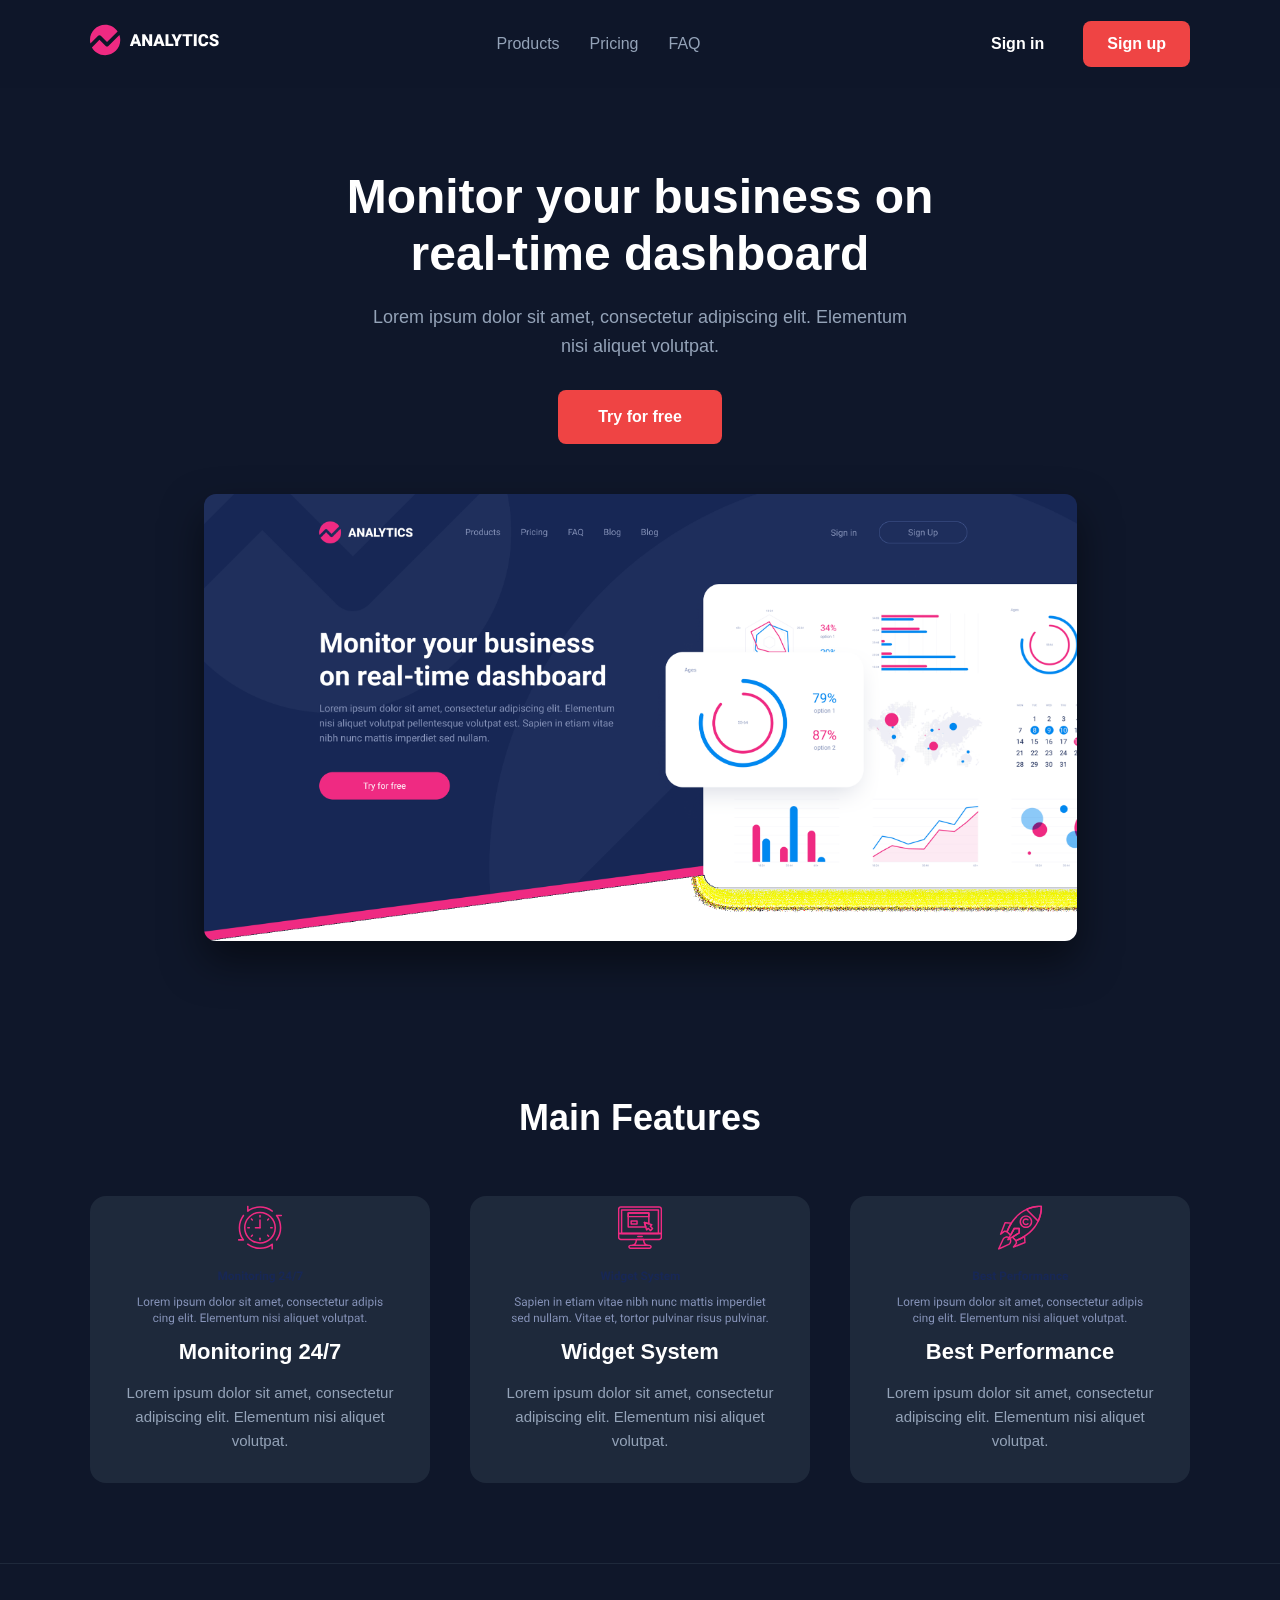
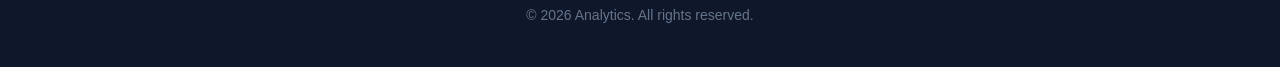
==== index.html @ 6d06d145 "First commit: copy hw-01 files" ====
<!doctype html>
<html lang="en">
  <head>
    <meta charset="UTF-8" />
    <meta name="viewport" content="width=device-width, initial-scale=1.0" />
    <title>Analytics - Landing Page</title>
    <link rel="stylesheet" href="style.css" />
  </head>
  <body>
    <header class="header">
      <div class="container">
        <a href="index.html" class="logo">
          <img
            src="images/logo.svg"
            alt="Analytics Logo"
            width="140"
            height="40"
          />
        </a>

        <nav class="nav">
          <ul class="nav-list">
            <li><a href="#features">Products</a></li>
            <li><a href="#pricing">Pricing</a></li>
            <li><a href="#faq">FAQ</a></li>
          </ul>
        </nav>

        <div class="header-actions">
          <a href="#" class="btn btn-secondary">Sign in</a>
          <a href="#" class="btn btn-primary">Sign up</a>
        </div>
      </div>
    </header>

    <main>
      <section class="hero">
        <div class="container">
          <h1 class="hero-title">
            Monitor your business on real-time dashboard
          </h1>
          <p class="hero-text">
            Lorem ipsum dolor sit amet, consectetur adipiscing elit. Elementum
            nisi aliquet volutpat.
          </p>
          <a href="#" class="btn btn-cta">Try for free</a>

          <div class="hero-image">
            <img
              src="images/hero-dashboard.png"
              alt="Analytics real-time dashboard preview"
              width="873"
              height="555"
            />
          </div>
        </div>
      </section>

      <section id="features" class="features">
        <div class="container">
          <h2 class="section-title">Main Features</h2>

          <div class="features-grid">
            <article class="feature-card">
              <img
                src="images/icon-monitoring.svg"
                alt="Monitoring icon"
                width="80"
                height="80"
              />
              <h3>Monitoring 24/7</h3>
              <p>
                Lorem ipsum dolor sit amet, consectetur adipiscing elit.
                Elementum nisi aliquet volutpat.
              </p>
            </article>

            <article class="feature-card">
              <img
                src="images/icon-widget.svg"
                alt="Widget system icon"
                width="80"
                height="80"
              />
              <h3>Widget System</h3>
              <p>
                Lorem ipsum dolor sit amet, consectetur adipiscing elit.
                Elementum nisi aliquet volutpat.
              </p>
            </article>

            <article class="feature-card">
              <img
                src="images/icon-performance.svg"
                alt="Performance icon"
                width="80"
                height="80"
              />
              <h3>Best Performance</h3>
              <p>
                Lorem ipsum dolor sit amet, consectetur adipiscing elit.
                Elementum nisi aliquet volutpat.
              </p>
            </article>
          </div>
        </div>
      </section>
    </main>

    <footer class="footer">
      <div class="container">
        <p class="copyright">&copy; 2026 Analytics. All rights reserved.</p>
      </div>
    </footer>
  </body>
</html>
---- style.css ----
/* 1. СКИДАННЯ СТАНДАРТНИХ НАЛАШТУВАНЬ БРАУЗЕРА */
* {
  margin: 0;
  padding: 0;
  box-sizing: border-box;
}

body {
  font-family: "Arial", sans-serif;
  background-color: #0f172a; /* Той самий фірмовий темно-синій фон з Figma */
  color: #ffffff; /* Робимо весь текст білим, щоб він читався */
  line-height: 1.6;
}

.container {
  max-width: 1140px;
  margin: 0 auto;
  padding: 0 20px;
}

/* 2. СТИЛІ ДЛЯ ШАПКИ (HEADER) */
.header {
  padding: 20px 0;
  background-color: rgba(15, 23, 42, 0.9); /* Трохи прозора шапка */
  position: sticky;
  top: 0;
  z-index: 100;
}

.header .container {
  display: flex;
  justify-content: space-between;
  align-items: center;
}

/* Навігація: вирівнюємо посилання в один рядок */
.nav-list {
  display: flex;
  list-style: none;
  gap: 30px;
}

.nav-list a {
  color: #94a3b8; /* Сіруватий колір для звичайних посилань */
  text-decoration: none;
  font-weight: 500;
  transition: color 0.3s;
}

.nav-list a:hover {
  color: #ffffff; /* При наведенні мишкою текст підсвічується білим */
}

/* Кнопки в шапці */
.header-actions {
  display: flex;
  gap: 15px;
  align-items: center;
}

.btn {
  display: inline-block;
  padding: 10px 24px;
  border-radius: 8px;
  text-decoration: none;
  font-weight: 600;
  transition: all 0.3s;
}

.btn-secondary {
  color: #ffffff;
}

.btn-secondary:hover {
  color: #ef4444; /* Рожево-червоний акцент при наведенні */
}

.btn-primary {
  background-color: #ef4444; /* Рожева кнопка Sign Up */
  color: #ffffff;
}

.btn-primary:hover {
  background-color: #df3333;
  transform: translateY(-2px); /* Кнопка красиво підстрибує */
}

/* 3. ГОЛОВНИЙ ЕКРАН (HERO SECTION) */
.hero {
  padding: 80px 0 60px 0;
  text-align: center;
}

.hero-title {
  font-size: 48px;
  font-weight: 800;
  max-width: 700px;
  margin: 0 auto 20px auto;
  line-height: 1.2;
}

.hero-text {
  color: #94a3b8;
  font-size: 18px;
  max-width: 550px;
  margin: 0 auto 30px auto;
}

.btn-cta {
  background-color: #ef4444;
  color: #ffffff;
  padding: 14px 40px;
  font-size: 16px;
  border-radius: 8px;
  margin-bottom: 50px;
}

.btn-cta:hover {
  background-color: #df3333;
  box-shadow: 0 10px 20px rgba(239, 68, 68, 0.3);
}

/* Центруємо та красиво обрізаємо дашборд */
.hero-image img {
  max-width: 100%;
  height: auto;
  border-radius: 12px;
  box-shadow: 0 20px 40px rgba(0, 0, 0, 0.5); /* Робимо тінь для картинки */
}

/* 4. СЕКЦІЯ ПЕРЕВАГ (FEATURES) */
.features {
  padding: 80px 0;
}

.section-title {
  font-size: 36px;
  text-align: center;
  margin-bottom: 50px;
}

/* Сітка для трьох карток переваг */
.features-grid {
  display: grid;
  grid-template-columns: repeat(auto-fit, minmax(300px, 1fr));
  gap: 40px;
}

.feature-card {
  text-align: center;
  padding: 30px;
  background-color: #1e293b; /* Трохи світліший синій фон для карток */
  border-radius: 16px;
  transition: transform 0.3s;
}

.feature-card:hover {
  transform: translateY(-10px); /* Картка плавно піднімається при наведенні */
}

.feature-card img {
  margin-bottom: 20px;
  transform: scale(3.5); 
  display: inline-block;
}

.feature-card h3 {
  font-size: 22px;
  margin-bottom: 12px;
  color: #ffffff; 
}

.feature-card p {
  color: #94a3b8;
  font-size: 15px;
}

/* 5. ПІДВАЛ (FOOTER) */
.footer {
  padding: 40px 0;
  border-top: 1px solid #1e293b;
  text-align: center;
}

.copyright {
  color: #64748b;
  font-size: 14px;
}
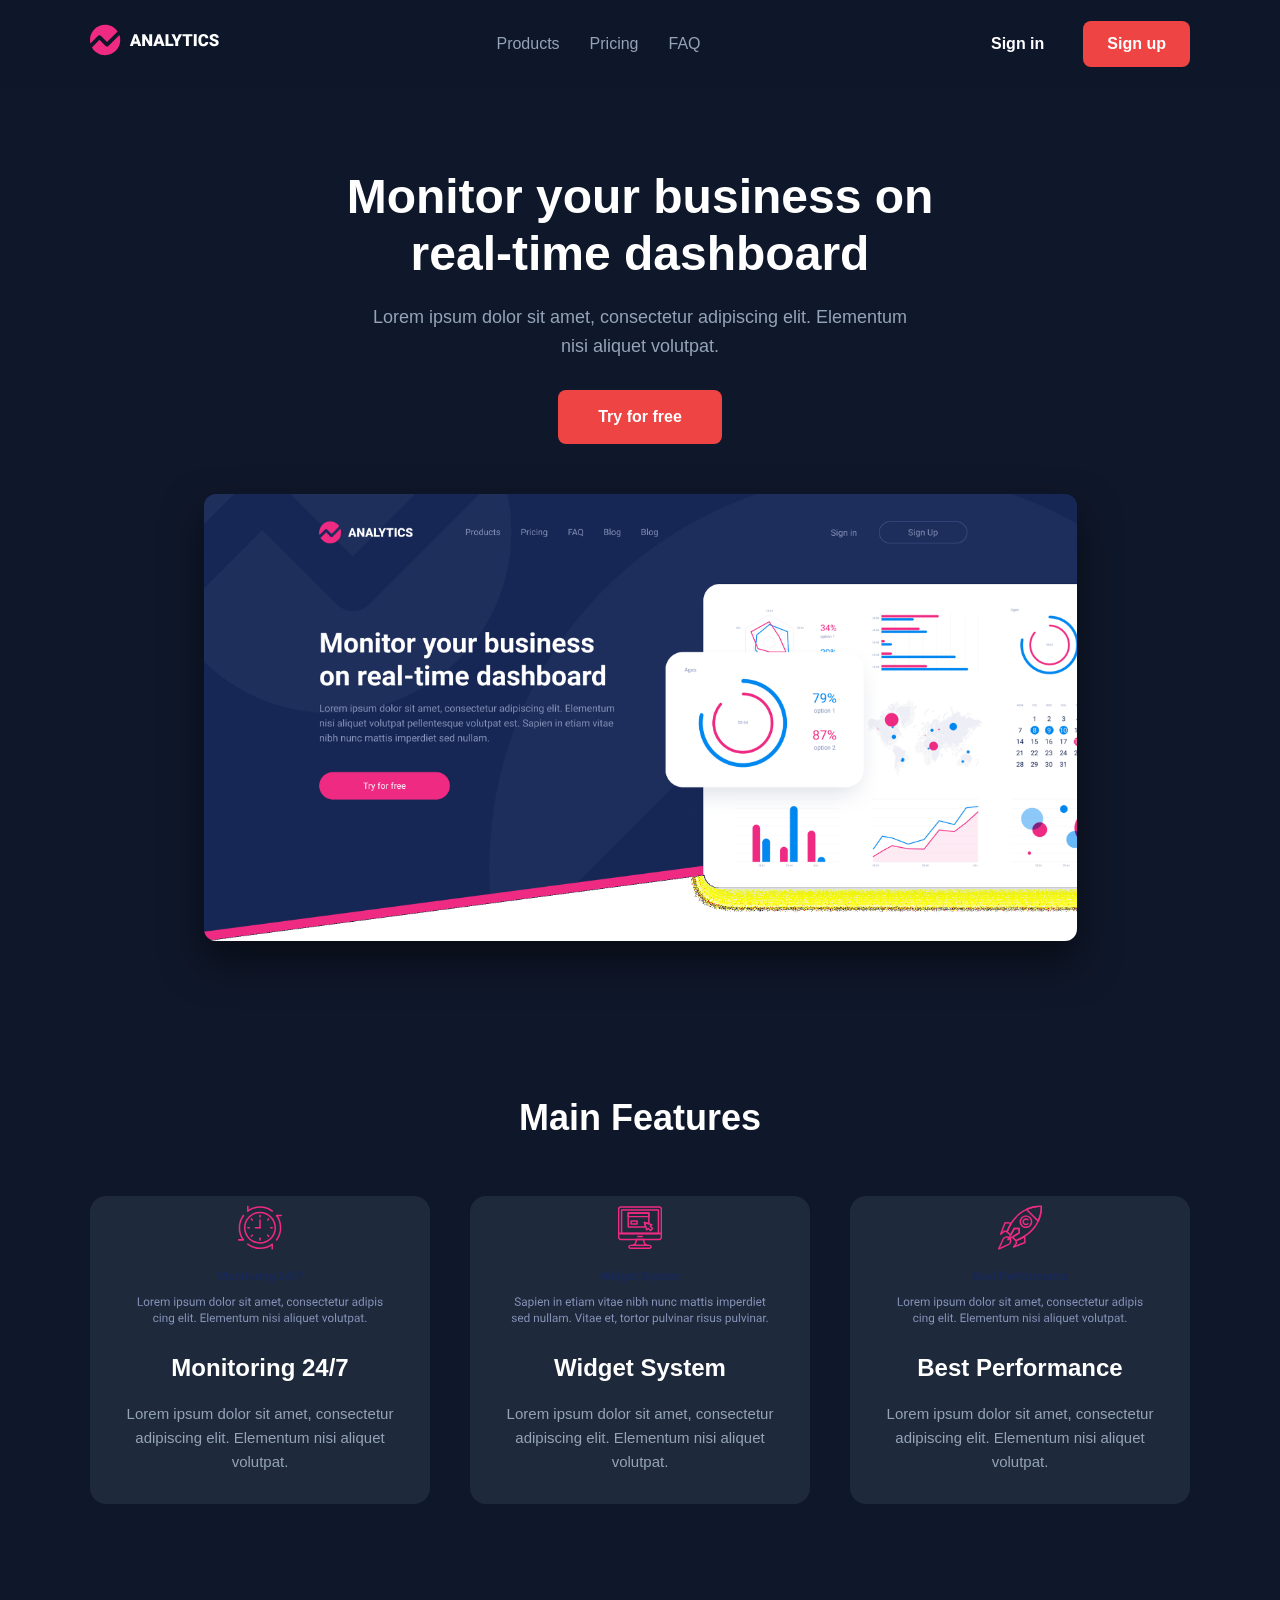
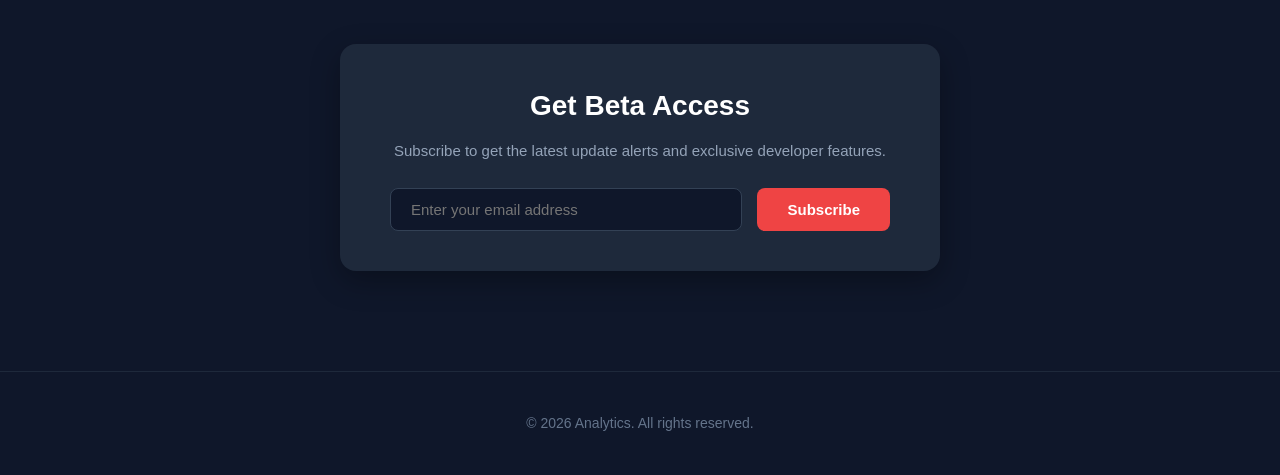
==== commit d17c9129: "Feat: повністю оновив ЛР2, додав форми та таблицю варіанту 7" ====
--- a/index.html
+++ b/index.html
@@ -105,6 +105,34 @@
           </div>
         </div>
       </section>
+
+      <section id="subscribe" class="subscribe">
+        <div class="container">
+          <div class="subscribe-box">
+            <h2 class="subscribe-title">Get Beta Access</h2>
+            <p class="subscribe-text">
+              Subscribe to get the latest update alerts and exclusive developer
+              features.
+            </p>
+
+            <form action="#" method="POST" class="subscribe-form">
+              <div class="form-field">
+                <label for="user-email" class="visually-hidden"
+                  >Your Email</label
+                >
+                <input
+                  type="email"
+                  id="user-email"
+                  name="subscriber_email"
+                  placeholder="Enter your email address"
+                  required
+                />
+              </div>
+              <button type="submit" class="btn btn-submit">Subscribe</button>
+            </form>
+          </div>
+        </div>
+      </section>
     </main>
 
     <footer class="footer">
--- a/style.css
+++ b/style.css
@@ -7,8 +7,8 @@
 
 body {
   font-family: "Arial", sans-serif;
-  background-color: #0f172a; /* Той самий фірмовий темно-синій фон з Figma */
-  color: #ffffff; /* Робимо весь текст білим, щоб він читався */
+  background-color: #0f172a;
+  color: #ffffff;
   line-height: 1.6;
 }
 
@@ -21,7 +21,7 @@
 /* 2. СТИЛІ ДЛЯ ШАПКИ (HEADER) */
 .header {
   padding: 20px 0;
-  background-color: rgba(15, 23, 42, 0.9); /* Трохи прозора шапка */
+  background-color: rgba(15, 23, 42, 0.9);
   position: sticky;
   top: 0;
   z-index: 100;
@@ -33,7 +33,6 @@
   align-items: center;
 }
 
-/* Навігація: вирівнюємо посилання в один рядок */
 .nav-list {
   display: flex;
   list-style: none;
@@ -41,17 +40,16 @@
 }
 
 .nav-list a {
-  color: #94a3b8; /* Сіруватий колір для звичайних посилань */
+  color: #94a3b8;
   text-decoration: none;
   font-weight: 500;
   transition: color 0.3s;
 }
 
 .nav-list a:hover {
-  color: #ffffff; /* При наведенні мишкою текст підсвічується білим */
-}
-
-/* Кнопки в шапці */
+  color: #ffffff;
+}
+
 .header-actions {
   display: flex;
   gap: 15px;
@@ -72,17 +70,17 @@
 }
 
 .btn-secondary:hover {
-  color: #ef4444; /* Рожево-червоний акцент при наведенні */
+  color: #ef4444;
 }
 
 .btn-primary {
-  background-color: #ef4444; /* Рожева кнопка Sign Up */
+  background-color: #ef4444;
   color: #ffffff;
 }
 
 .btn-primary:hover {
   background-color: #df3333;
-  transform: translateY(-2px); /* Кнопка красиво підстрибує */
+  transform: translateY(-2px);
 }
 
 /* 3. ГОЛОВНИЙ ЕКРАН (HERO SECTION) */
@@ -120,12 +118,11 @@
   box-shadow: 0 10px 20px rgba(239, 68, 68, 0.3);
 }
 
-/* Центруємо та красиво обрізаємо дашборд */
 .hero-image img {
   max-width: 100%;
   height: auto;
   border-radius: 12px;
-  box-shadow: 0 20px 40px rgba(0, 0, 0, 0.5); /* Робимо тінь для картинки */
+  box-shadow: 0 20px 40px rgba(0, 0, 0, 0.5);
 }
 
 /* 4. СЕКЦІЯ ПЕРЕВАГ (FEATURES) */
@@ -139,7 +136,6 @@
   margin-bottom: 50px;
 }
 
-/* Сітка для трьох карток переваг */
 .features-grid {
   display: grid;
   grid-template-columns: repeat(auto-fit, minmax(300px, 1fr));
@@ -149,25 +145,27 @@
 .feature-card {
   text-align: center;
   padding: 30px;
-  background-color: #1e293b; /* Трохи світліший синій фон для карток */
+  background-color: #1e293b;
   border-radius: 16px;
   transition: transform 0.3s;
 }
 
 .feature-card:hover {
-  transform: translateY(-10px); /* Картка плавно піднімається при наведенні */
+  transform: translateY(-10px);
 }
 
 .feature-card img {
   margin-bottom: 20px;
-  transform: scale(3.5); 
+  transform: scale(3.5);
   display: inline-block;
 }
 
 .feature-card h3 {
-  font-size: 22px;
-  margin-bottom: 12px;
-  color: #ffffff; 
+  font-size: 24px;
+  font-weight: 700;
+  margin-top: 15px;
+  margin-bottom: 15px;
+  color: #ffffff !important;
 }
 
 .feature-card p {
@@ -186,3 +184,94 @@
   color: #64748b;
   font-size: 14px;
 }
+
+/* 6. СЕКЦІЯ ФОРМИ ПІДПИСКИ */
+.subscribe {
+  padding: 60px 0 100px 0;
+  text-align: center;
+}
+
+.subscribe-box {
+  background-color: #1e293b;
+  max-width: 600px;
+  margin: 0 auto;
+  padding: 40px;
+  border-radius: 16px;
+  box-shadow: 0 10px 30px rgba(0, 0, 0, 0.3);
+}
+
+.subscribe-title {
+  font-size: 28px;
+  margin-bottom: 10px;
+  color: #ffffff;
+}
+
+.subscribe-text {
+  color: #94a3b8;
+  font-size: 15px;
+  margin-bottom: 25px;
+}
+
+.subscribe-form {
+  display: flex;
+  gap: 15px;
+  max-width: 500px;
+  margin: 0 auto;
+}
+
+.form-field {
+  flex: 1;
+}
+
+.visually-hidden {
+  position: absolute;
+  width: 1px;
+  height: 1px;
+  padding: 0;
+  margin: -1px;
+  overflow: hidden;
+  clip: rect(0, 0, 0, 0);
+  border: 0;
+}
+
+.subscribe-form input[type="email"] {
+  width: 100%;
+  padding: 12px 20px;
+  background-color: #0f172a;
+  border: 1px solid #334155;
+  border-radius: 8px;
+  color: #ffffff;
+  font-size: 15px;
+  outline: none;
+  transition: border-color 0.3s;
+}
+
+.subscribe-form input[type="email"]:focus {
+  border-color: #ef4444;
+}
+
+.btn-submit {
+  background-color: #ef4444;
+  color: #ffffff;
+  border: none;
+  border-radius: 8px;
+  padding: 0 30px;
+  font-size: 15px;
+  font-weight: 600;
+  cursor: pointer;
+  transition: background-color 0.3s;
+}
+
+.btn-submit:hover {
+  background-color: #df3333;
+}
+
+/* На випадок якщо екран маленький (адаптивність форми) */
+@media (max-width: 480px) {
+  .subscribe-form {
+    flex-direction: column;
+  }
+  .btn-submit {
+    padding: 12px 0;
+  }
+}
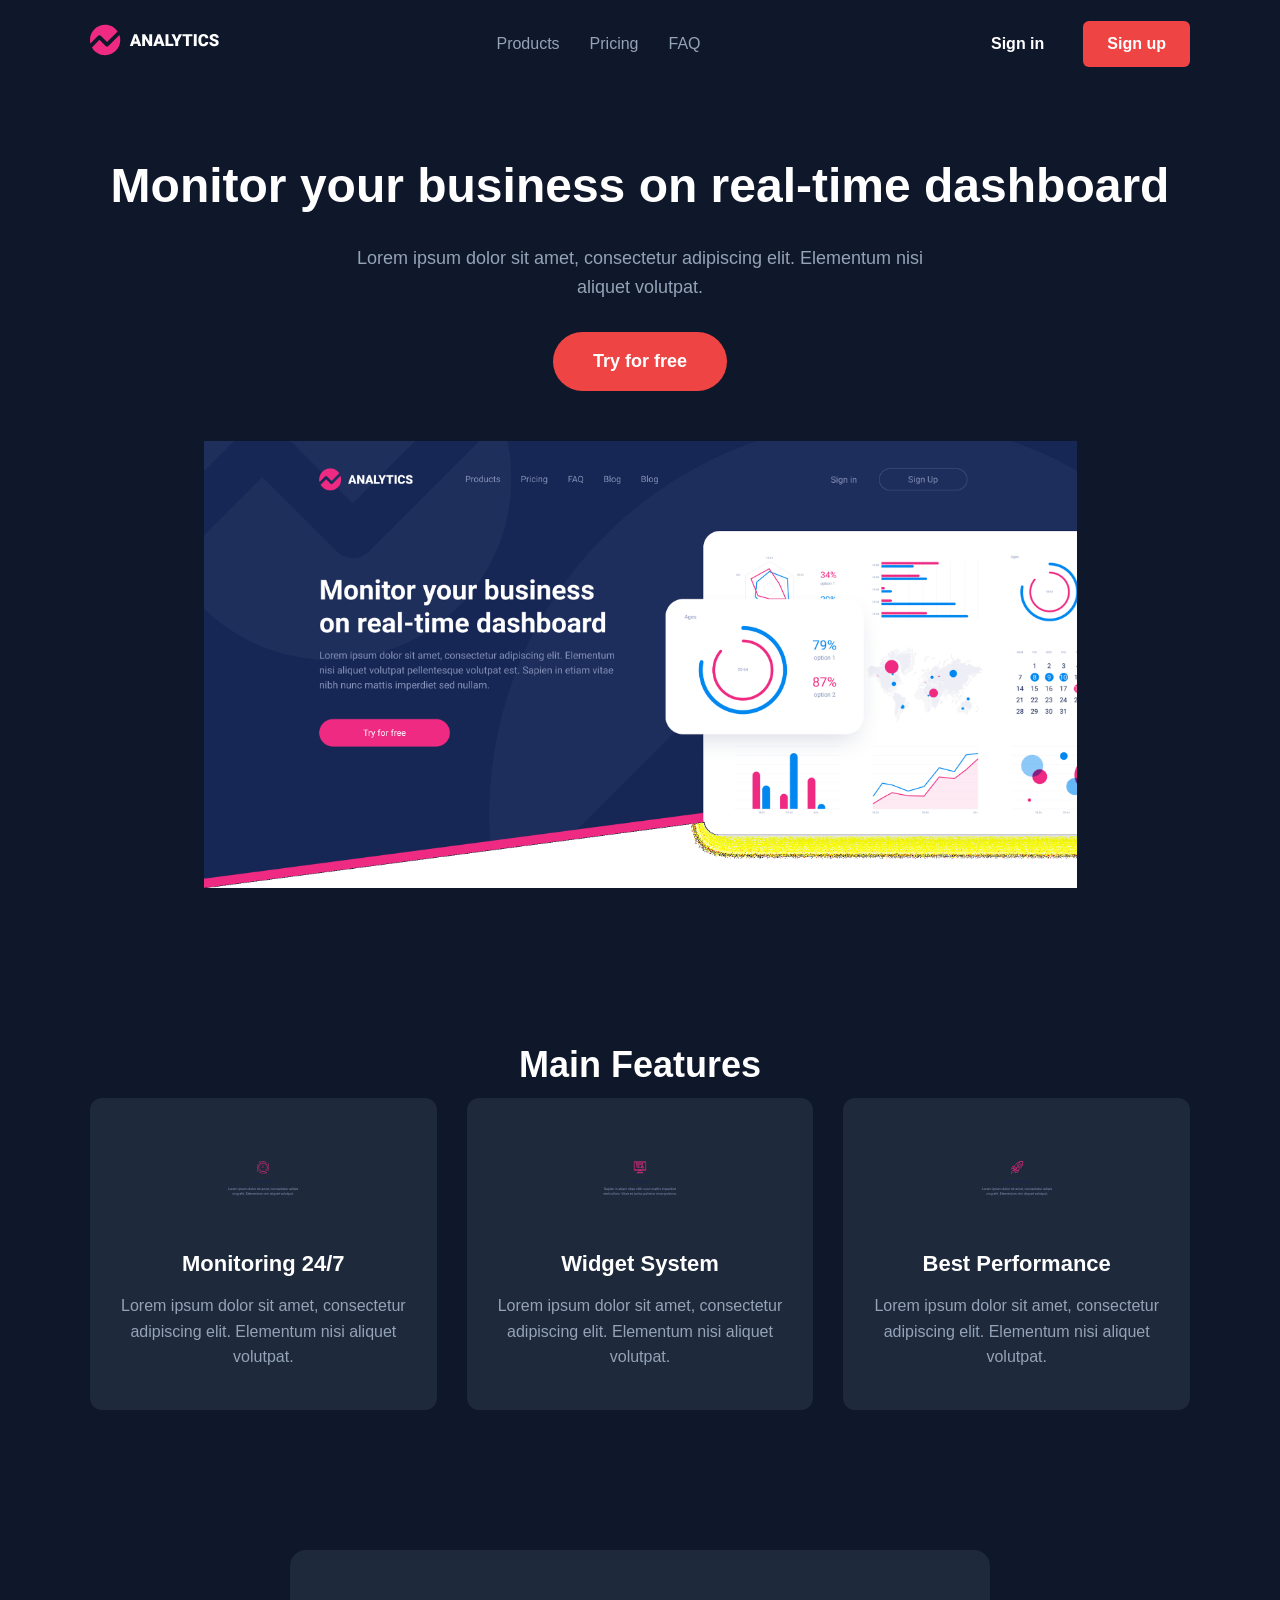
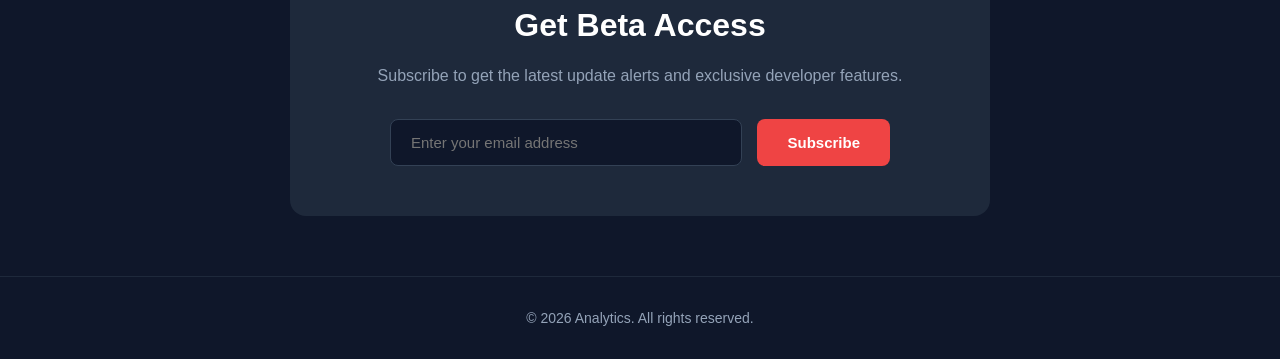
==== commit b7ca293e: "Feat: Оновив стилі та структуру лендінгу для ЛР2" ====
--- a/index.html
+++ b/index.html
@@ -1,4 +1,4 @@
-<!doctype html>
+<!DOCTYPE html>
 <html lang="en">
   <head>
     <meta charset="UTF-8" />
@@ -117,9 +117,7 @@
 
             <form action="#" method="POST" class="subscribe-form">
               <div class="form-field">
-                <label for="user-email" class="visually-hidden"
-                  >Your Email</label
-                >
+                <label for="user-email" class="visually-hidden">Your Email</label>
                 <input
                   type="email"
                   id="user-email"
@@ -139,6 +137,6 @@
       <div class="container">
         <p class="copyright">&copy; 2026 Analytics. All rights reserved.</p>
       </div>
-    </footer>
+    </footer
   </body>
-</html>
+</html>
--- a/style.css
+++ b/style.css
@@ -1,30 +1,28 @@
-/* 1. СКИДАННЯ СТАНДАРТНИХ НАЛАШТУВАНЬ БРАУЗЕРА */
+/* --- 1. ЗАГАЛЬНІ СТИЛІ ТА СКИДАННЯ --- */
 * {
+  box-sizing: border-box;
   margin: 0;
   padding: 0;
-  box-sizing: border-box;
 }
 
 body {
-  font-family: "Arial", sans-serif;
-  background-color: #0f172a;
-  color: #ffffff;
+  font-family: Arial, sans-serif;
+  background-color: #0f172a; /* Твій фірмовий глибокий темно-синій фон */
+  color: #94a3b8;
   line-height: 1.6;
 }
 
 .container {
+  width: 100%;
   max-width: 1140px;
   margin: 0 auto;
   padding: 0 20px;
 }
 
-/* 2. СТИЛІ ДЛЯ ШАПКИ (HEADER) */
+/* --- 2. ШАПКА САЙТУ (HEADER) --- */
 .header {
   padding: 20px 0;
-  background-color: rgba(15, 23, 42, 0.9);
-  position: sticky;
-  top: 0;
-  z-index: 100;
+  background-color: #0f172a;
 }
 
 .header .container {
@@ -53,13 +51,13 @@
 .header-actions {
   display: flex;
   gap: 15px;
-  align-items: center;
-}
-
+}
+
+/* Кнопки */
 .btn {
   display: inline-block;
   padding: 10px 24px;
-  border-radius: 8px;
+  border-radius: 6px;
   text-decoration: none;
   font-weight: 600;
   transition: all 0.3s;
@@ -74,146 +72,120 @@
 }
 
 .btn-primary {
-  background-color: #ef4444;
+  background-color: #ef4444; /* Фірмовий рожево-червоний колір */
   color: #ffffff;
 }
 
 .btn-primary:hover {
   background-color: #df3333;
-  transform: translateY(-2px);
-}
-
-/* 3. ГОЛОВНИЙ ЕКРАН (HERO SECTION) */
+}
+
+/* --- 3. ГОЛОВНИЙ БЛОК (HERO) --- */
 .hero {
-  padding: 80px 0 60px 0;
+  padding: 60px 0;
   text-align: center;
 }
 
 .hero-title {
   font-size: 48px;
+  color: #ffffff;
+  margin-bottom: 20px;
   font-weight: 800;
-  max-width: 700px;
-  margin: 0 auto 20px auto;
-  line-height: 1.2;
 }
 
 .hero-text {
-  color: #94a3b8;
   font-size: 18px;
-  max-width: 550px;
-  margin: 0 auto 30px auto;
+  max-width: 600px;
+  margin: 0 auto 30px;
 }
 
 .btn-cta {
   background-color: #ef4444;
   color: #ffffff;
-  padding: 14px 40px;
-  font-size: 16px;
-  border-radius: 8px;
-  margin-bottom: 50px;
-}
-
-.btn-cta:hover {
-  background-color: #df3333;
-  box-shadow: 0 10px 20px rgba(239, 68, 68, 0.3);
+  padding: 15px 40px;
+  font-size: 18px;
+  border-radius: 30px;
+}
+
+.hero-image {
+  margin-top: 50px;
 }
 
 .hero-image img {
   max-width: 100%;
   height: auto;
-  border-radius: 12px;
-  box-shadow: 0 20px 40px rgba(0, 0, 0, 0.5);
-}
-
-/* 4. СЕКЦІЯ ПЕРЕВАГ (FEATURES) */
+}
+
+/* --- 4. СЕКЦІЯ ПЕРЕВАГ (FEATURES) --- */
 .features {
   padding: 80px 0;
 }
 
 .section-title {
   font-size: 36px;
-  text-align: center;
-  margin-bottom: 50px;
+  color: #ffffff;
+  text-align: center;
+  margin-bottom: 5px;
 }
 
 .features-grid {
-  display: grid;
-  grid-template-columns: repeat(auto-fit, minmax(300px, 1fr));
-  gap: 40px;
+  display: flex;
+  justify-content: space-between;
+  gap: 30px;
 }
 
 .feature-card {
-  text-align: center;
-  padding: 30px;
-  background-color: #1e293b;
-  border-radius: 16px;
-  transition: transform 0.3s;
-}
-
-.feature-card:hover {
-  transform: translateY(-10px);
-}
-
+  flex: 1;
+  background-color: #1e293b; /* Картки світліші за загальний фон */
+  padding: 40px 30px;
+  border-radius: 12px;
+  text-align: center;
+}
+
+/* Збільшені та чіткі іконки переваг */
 .feature-card img {
   margin-bottom: 20px;
-  transform: scale(3.5);
-  display: inline-block;
+  width: 80px;
+  height: 80px;
+  object-fit: contain;
 }
 
 .feature-card h3 {
-  font-size: 24px;
-  font-weight: 700;
-  margin-top: 15px;
-  margin-bottom: 15px;
-  color: #ffffff !important;
-}
-
-.feature-card p {
+  font-size: 22px;
+  margin-bottom: 12px;
+  color: #ffffff; /* Текст заголовків карток тепер чітко білий */
+}
+
+/* --- 5. СЕКЦІЯ ФОРМИ ПІДПИСКИ (SUBSCRIBE) --- */
+.subscribe {
+  padding: 60px 0;
+  background-color: #0f172a;
+}
+
+.subscribe-box {
+  background-color: #1e293b; /* Виділяємо блок підписки фоном */
+  padding: 50px 40px;
+  border-radius: 16px;
+  text-align: center;
+  max-width: 700px;
+  margin: 0 auto;
+}
+
+.subscribe-title {
+  font-size: 32px;
+  color: #ffffff;
+  margin-bottom: 12px;
+}
+
+.subscribe-text {
+  font-size: 16px;
+  margin-bottom: 30px;
   color: #94a3b8;
-  font-size: 15px;
-}
-
-/* 5. ПІДВАЛ (FOOTER) */
-.footer {
-  padding: 40px 0;
-  border-top: 1px solid #1e293b;
-  text-align: center;
-}
-
-.copyright {
-  color: #64748b;
-  font-size: 14px;
-}
-
-/* 6. СЕКЦІЯ ФОРМИ ПІДПИСКИ */
-.subscribe {
-  padding: 60px 0 100px 0;
-  text-align: center;
-}
-
-.subscribe-box {
-  background-color: #1e293b;
-  max-width: 600px;
-  margin: 0 auto;
-  padding: 40px;
-  border-radius: 16px;
-  box-shadow: 0 10px 30px rgba(0, 0, 0, 0.3);
-}
-
-.subscribe-title {
-  font-size: 28px;
-  margin-bottom: 10px;
-  color: #ffffff;
-}
-
-.subscribe-text {
-  color: #94a3b8;
-  font-size: 15px;
-  margin-bottom: 25px;
 }
 
 .subscribe-form {
   display: flex;
+  justify-content: center;
   gap: 15px;
   max-width: 500px;
   margin: 0 auto;
@@ -223,6 +195,39 @@
   flex: 1;
 }
 
+.subscribe-form input[type="email"] {
+  width: 100%;
+  padding: 14px 20px;
+  border-radius: 8px;
+  border: 1px solid #334155;
+  background-color: #0f172a;
+  color: #ffffff;
+  font-size: 15px;
+  outline: none;
+  transition: border-color 0.3s;
+}
+
+.subscribe-form input[type="email"]:focus {
+  border-color: #ef4444; /* Підсвічування рамки при введенні */
+}
+
+.btn-submit {
+  background-color: #ef4444;
+  color: #ffffff;
+  border: none;
+  padding: 0 30px;
+  border-radius: 8px;
+  font-size: 15px;
+  font-weight: 600;
+  cursor: pointer;
+  transition: background-color 0.3s;
+}
+
+.btn-submit:hover {
+  background-color: #df3333;
+}
+
+/* Сховати label для відповідності семантиці */
 .visually-hidden {
   position: absolute;
   width: 1px;
@@ -234,44 +239,13 @@
   border: 0;
 }
 
-.subscribe-form input[type="email"] {
-  width: 100%;
-  padding: 12px 20px;
-  background-color: #0f172a;
-  border: 1px solid #334155;
-  border-radius: 8px;
-  color: #ffffff;
-  font-size: 15px;
-  outline: none;
-  transition: border-color 0.3s;
-}
-
-.subscribe-form input[type="email"]:focus {
-  border-color: #ef4444;
-}
-
-.btn-submit {
-  background-color: #ef4444;
-  color: #ffffff;
-  border: none;
-  border-radius: 8px;
-  padding: 0 30px;
-  font-size: 15px;
-  font-weight: 600;
-  cursor: pointer;
-  transition: background-color 0.3s;
-}
-
-.btn-submit:hover {
-  background-color: #df3333;
-}
-
-/* На випадок якщо екран маленький (адаптивність форми) */
-@media (max-width: 480px) {
-  .subscribe-form {
-    flex-direction: column;
-  }
-  .btn-submit {
-    padding: 12px 0;
-  }
-}
+/* --- 6. ПІДВАЛ (FOOTER) --- */
+.footer {
+  padding: 30px 0;
+  text-align: center;
+  border-top: 1px solid #1e293b;
+}
+
+.copyright {
+  font-size: 14px;
+}
